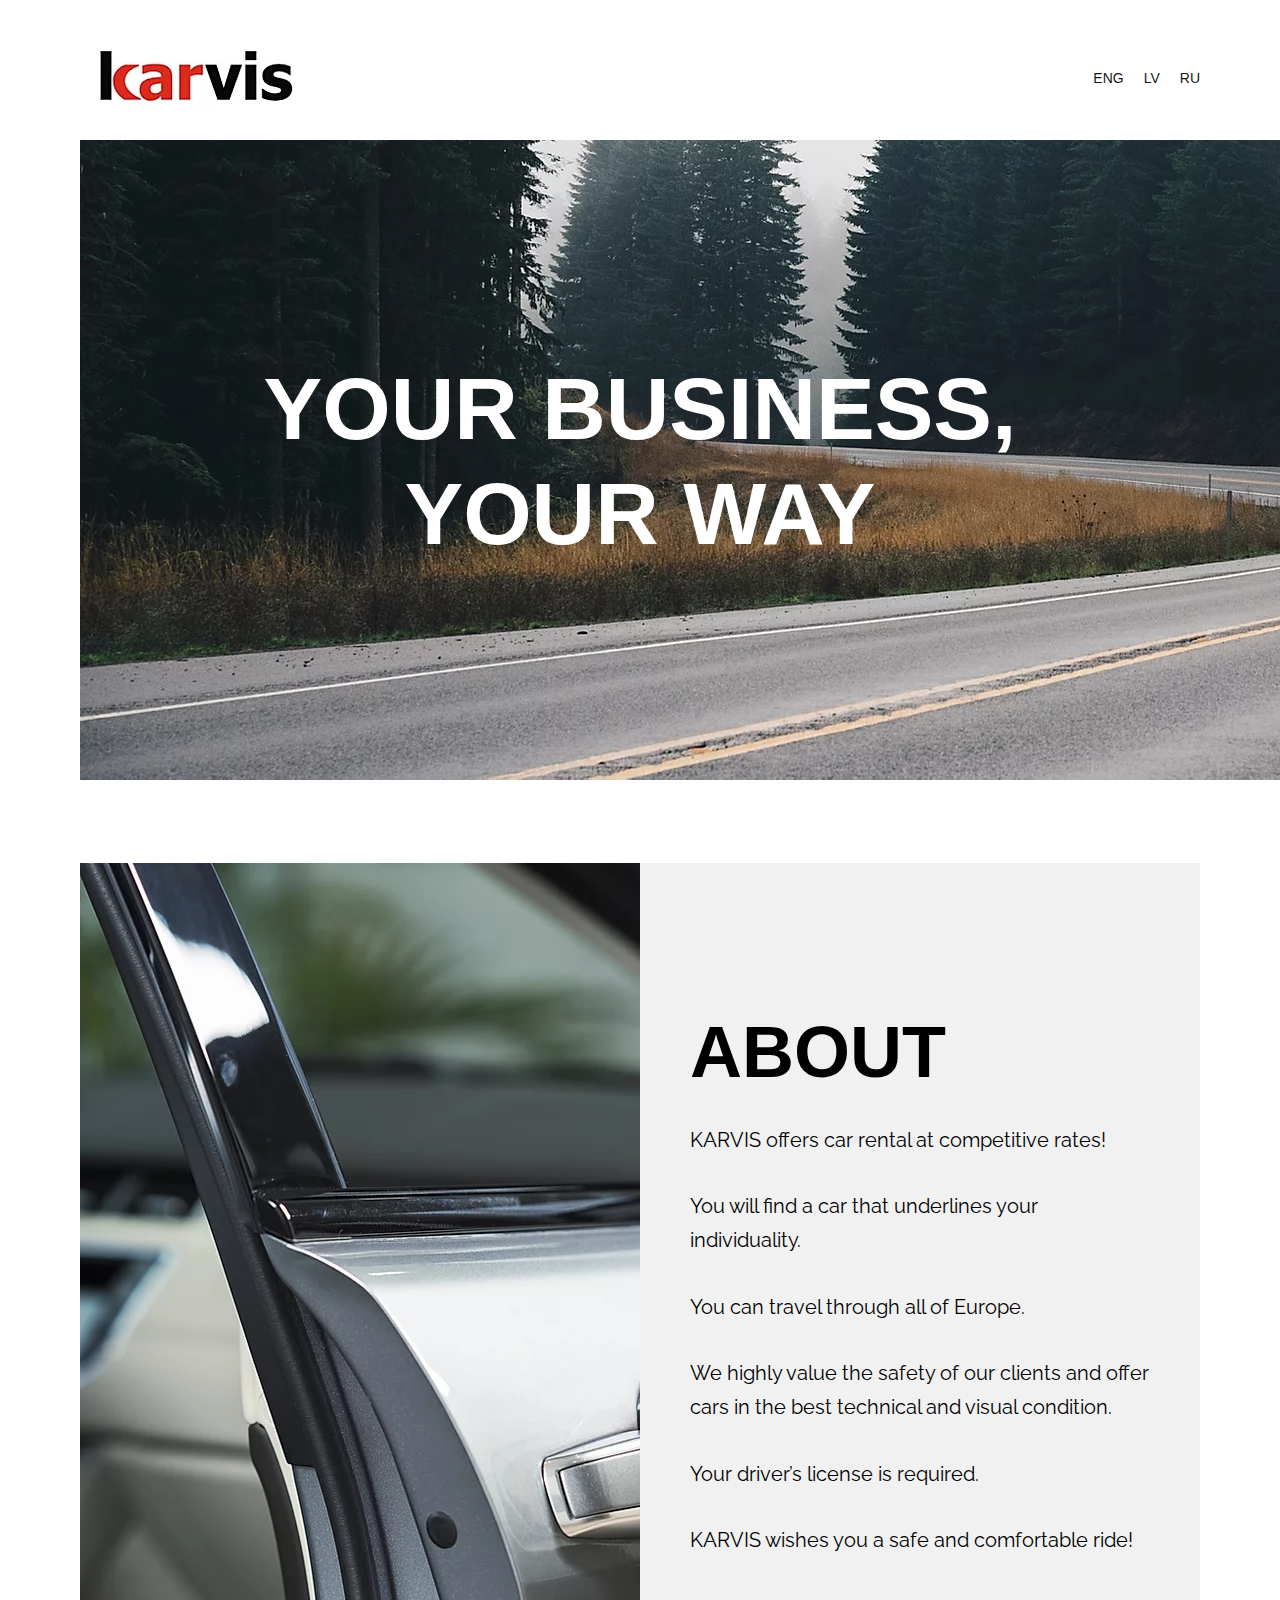
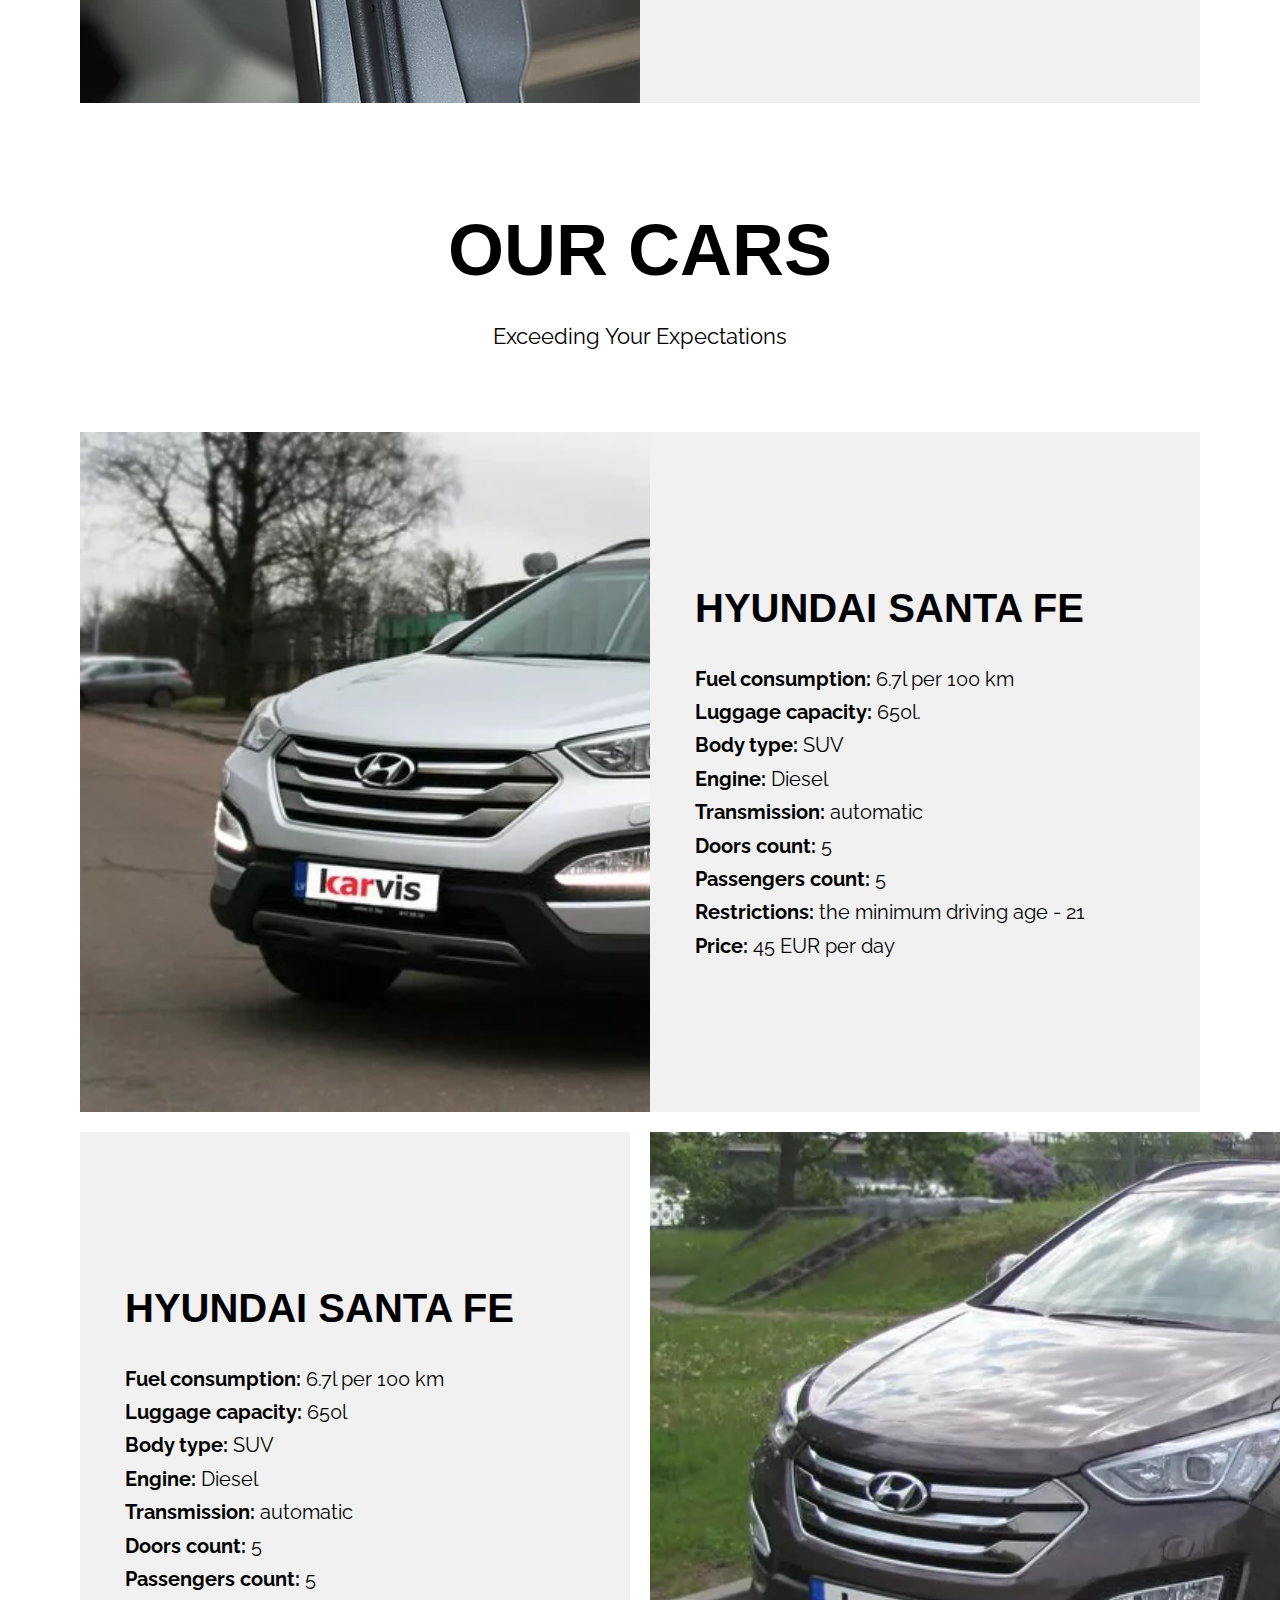
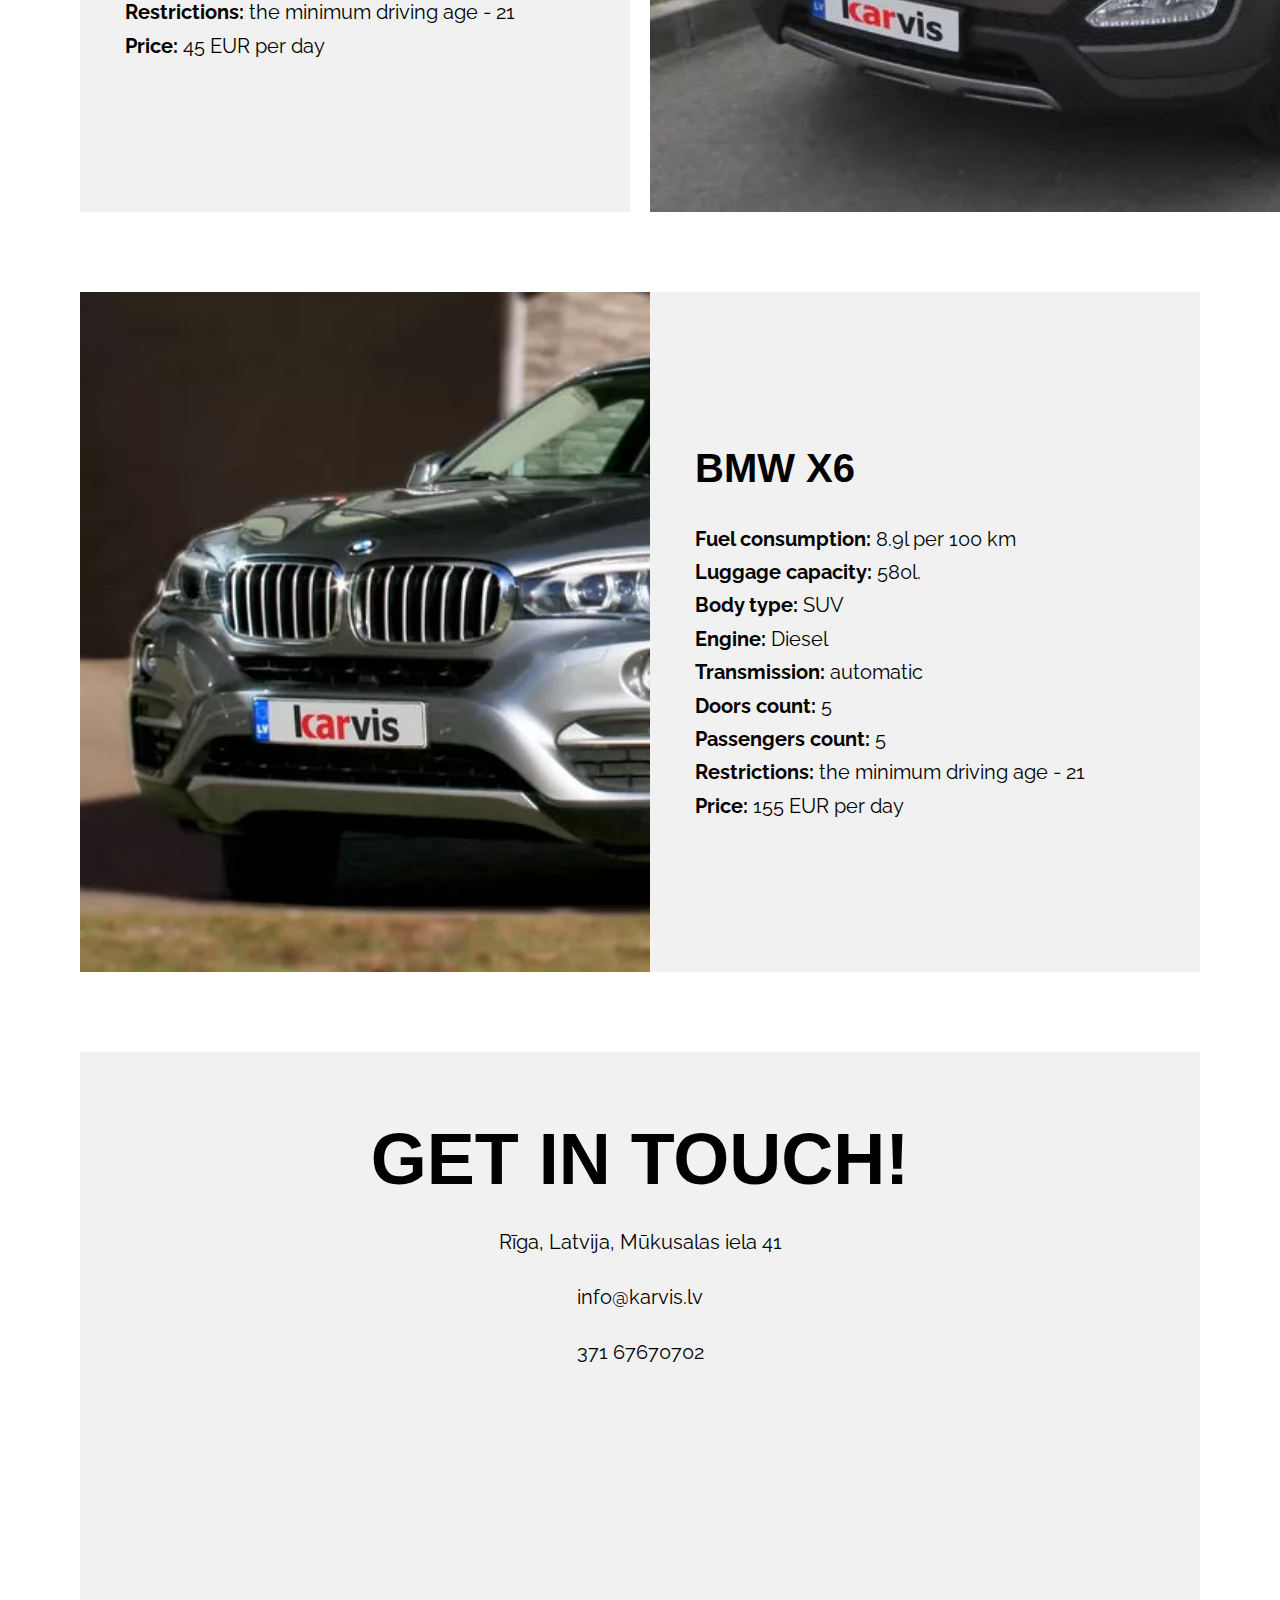
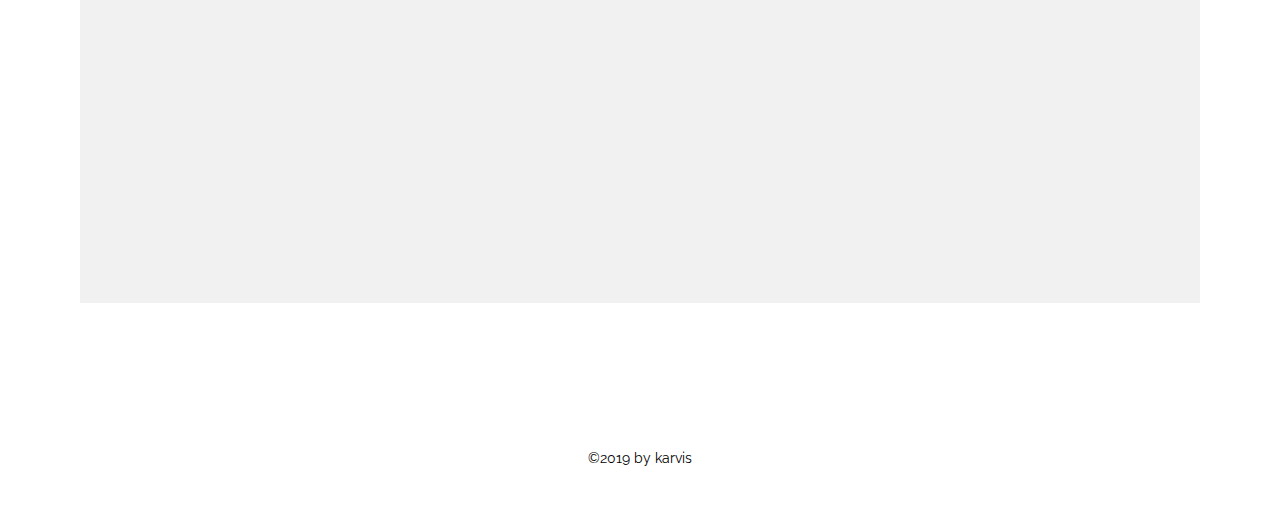
==== index.html @ 14c6c7ff "add site update" ====
<!DOCTYPE html>
<html lang="en">
<head>
  <meta charset="UTF-8">
  <meta name="viewport" content="width=980, user-scalable=yes">
  <title>ENG | BUSINESS NAME</title>
  <link rel="stylesheet" href="css/normalize.css">
  <link rel="stylesheet" href="css/style.css">
</head>
<body>
  <header class="page-header">
    <div class="container">
      <div class="page-header__grid">
        <a class="logo__wrapper">
          <img class="logo" src="img/logo.webp" alt="">
        </a>
        <ul class="interpreter">
          <li class="interpreter__item">
            <a href="index.html">ENG</a>
          </li>
          <li class="interpreter__item">
            <a href="home-copy.html">LV</a>
          </li>
          <li class="interpreter__item">
            <a href="karvis-lv-copy.html">RU</a>
          </li>
        </ul>
      </div>
    </div>
  </header>
  
  <main class="page-main">
    <div class="container">
      
      <div class="promo">
        <img class="promo__picture" src="img/promo.webp" alt="">
        <div class="promo__grid">
          <h1 class="promo__title">YOUR BUSINESS, YOUR WAY</h1>
        </div>
      </div>
      
      <div class="about">
        <div class="about__picture">
          <img src="img/about.webp" alt="">
        </div>
        <div class="about__content">
          <h2>ABOUT</h2>
          <p>KARVIS offers car rental at competitive rates!</p>
          <p>You will find a car that underlines your individuality.</p>
          <p>You can travel through all of Europe.</p>
          <p>We highly value the safety of our clients and offer cars in the best technical and visual condition.</p>
          <p>Your driver’s license is required.</p>
          <p>KARVIS wishes you a safe and comfortable ride!</p>
        </div>
      </div>
      
      <div class="our-cars">
        <h2 class="section-title">OUR CARS</h2>
        <p class="our-cars__subtitle">Exceeding Your Expectations</p>
        <div class="car__wrapper">
          <div class="car">
            <div class="car__picture">
              <img src="img/car-1.webp" alt="">
            </div>
            <div class="car__content">
              <h3>HYUNDAI SANTA FE</h3>
              <p><span>Fuel consumption:</span> 6.7l per 100 km</p>
              <p><span>Luggage capacity:</span> 650l.</p>
              <p><span>Body type:</span> SUV</p>
              <p><span>Engine:</span> Diesel</p>
              <p><span>Transmission:</span> automatic</p>
              <p><span>Doors count:</span> 5</p>
              <p><span>Passengers count:</span> 5</p>
              <p><span>Restrictions:</span> the minimum driving age - 21</p>
              <p><span>Price:</span> 45 EUR per day</p>
            </div>
          </div>
          <div class="car">
            <div class="car__content">
              <h3>HYUNDAI SANTA FE</h3>
              <p><span>Fuel consumption:</span> 6.7l per 100 km</p>
              <p><span>Luggage capacity:</span> 650l</p>
              <p><span>Body type:</span> SUV</p>
              <p><span>Engine:</span> Diesel</p>
              <p><span>Transmission:</span> automatic</p>
              <p><span>Doors count:</span> 5</p>
              <p><span>Passengers count:</span> 5</p>
              <p><span>Restrictions:</span> the minimum driving age - 21</p>
              <p><span>Price:</span> 45 EUR per day</p>
            </div>
            <div class="car__picture">
              <img src="img/car-2.webp" alt="">
            </div>
          </div>
          <div class="car">
            <div class="car__picture">
              <img src="img/car-3.webp" alt="">
            </div>
            <div class="car__content">
              <h3>BMW X6</h3>
              <p><span>Fuel consumption:</span> 8.9l per 100 km</p>
              <p><span>Luggage capacity:</span> 580l.</p>
              <p><span>Body type:</span> SUV</p>
              <p><span>Engine:</span> Diesel</p>
              <p><span>Transmission:</span> automatic</p>
              <p><span>Doors count:</span> 5</p>
              <p><span>Passengers count:</span> 5</p>
              <p><span>Restrictions:</span> the minimum driving age - 21</p>
              <p><span>Price:</span> 155 EUR per day</p>
            </div>
          </div>
        </div>
      </div>
  
      <div class="contact">
        <h2 class="section-title">GET IN TOUCH!</h2>
        <p>Rīga, Latvija, Mūkusalas iela 41</p>
        <p><a href="mailto:info@karvis.lv">info@karvis.lv</a></p>
        <p><a href="tel:37167670702">371 67670702</a></p>
        <div id="map" class="map">
          <iframe src="https://www.google.com/maps/embed?pb=!1m18!1m12!1m3!1d2176.7629843011805!2d24.10053575138069!3d56.93572818079244!2m3!1f0!2f0!3f0!3m2!1i1024!2i768!4f13.1!3m3!1m2!1s0x46eed02c4ad3a5c1%3A0xd01c32ee76d001ad!2zTcWra3VzYWxhcyBpZWxhIDQxLCBaZW1nYWxlcyBwcmlla8WhcGlsc8STdGEsIFLEq2dhLCBMVi0xMDA0LCDQm9Cw0YLQstC40Y8!5e0!3m2!1sru!2sby!4v1588543970010!5m2!1sru!2sby" width="100%" height="475" frameborder="0" style="border:0;" allowfullscreen="" aria-hidden="false" tabindex="0"></iframe>
        </div>
      </div>
      
    </div>
  </main>
  <footer class="page-footer">
    <p>©2019 by karvis</p>
  </footer>
</body>
</html>
---- css/style.css ----
@import url("https://fonts.googleapis.com/css2?family=Raleway:wght@400;700&display=swap");
@font-face{
  font-family:"Avenir-LT-W01_85-Heavy1475544";
  src:url("http://static.parastorage.com/services/third-party/fonts/user-site-fonts/fonts/6af9989e-235b-4c75-8c08-a83bdaef3f66.eot?#iefix");
  src:url("http://static.parastorage.com/services/third-party/fonts/user-site-fonts/fonts/6af9989e-235b-4c75-8c08-a83bdaef3f66.eot?#iefix") format("eot"),
      url("http://static.parastorage.com/services/third-party/fonts/user-site-fonts/fonts/d513e15e-8f35-4129-ad05-481815e52625.woff2") format("woff2"),
      url("http://static.parastorage.com/services/third-party/fonts/user-site-fonts/fonts/61bd362e-7162-46bd-b67e-28f366c4afbe.woff") format("woff"),
      url("http://static.parastorage.com/services/third-party/fonts/user-site-fonts/fonts/ccd17c6b-e7ed-4b73-b0d2-76712a4ef46b.ttf") format("truetype"),
      url("http://static.parastorage.com/services/third-party/fonts/user-site-fonts/fonts/20577853-40a7-4ada-a3fb-dd6e9392f401.svg#20577853-40a7-4ada-a3fb-dd6e9392f401") format("svg");
}

body {
  font-size: 10px;
  font-family: Arial, Helvetica, sans-serif;
}

.container {
  min-width: 980px;
  margin: 0 auto;
}

.page-header {
  position: fixed;
  left: 0;
  top: 0;
  z-index: 20;
  width: 100%;
  min-width: 860px;
  padding-top: 30px;
  padding-bottom: 30px;
  background-color: #ffffff;
}
.page-header > .container {
  width: calc(100% - 120px);
}
.page-header__grid {
  display: flex;
  justify-content: space-between;
}

.logo {
  display: block;
  margin-top: 15px;
  margin-left: 20px;
}

.interpreter {
  display: flex;
  margin-top: 33px;
  margin-bottom: 17px;
  margin-right: 10px;
  padding: 0;
  list-style: none;
  font-size: 14px;
  line-height: 1.79em;
}
.interpreter__item {
  line-height: 30px;
  padding: 0 10px;
  color: #191919;
}
.interpreter__item > a {
  color: inherit;
  text-decoration: none;
  text-transform: uppercase;
}

.page-main {
  margin-top: 140px;
}
.page-main > .container {
  width: calc(100% - 160px);
  display: flex;
  flex-direction: column;
}

.promo {
  position: relative;
  margin-bottom: 40px;
}
.promo__grid {
  position: absolute;
  left: 0;
  top: 0;
  right: 0;
  bottom: 0;
  display: flex;
  justify-content: center;
  align-items: center;
}
.promo__title {
  color: #ffffff;
  max-width: 820px;
  font-size: 88px;
  text-transform: uppercase;
  text-align: center;
  line-height: 1.2em;
  margin: 0;
  font-family: "Avenir-LT-W01_85-Heavy1475544", sans-serif;
}

.about {
  display: flex;
  margin-top: 40px;
  margin-bottom: 40px;
}
.about__picture {
  width: 50%;
  min-width: 490px;
  min-height: 840px;
}
.about__picture img {
  display: block;
}
.about__content {
  display: flex;
  flex-direction: column;
  align-items: center;
  width: 50%;
  min-width: 490px;
  min-height: 840px;
  background-color: #f1f1f1;
}
.about__content > h2 {
  width: 460px;
  font-family: "Avenir-LT-W01_85-Heavy1475544", sans-serif;
  margin-top: 144px;
  margin-bottom: 27px;
  font-size: 72px;
  line-height: 1.25em;
  text-transform: uppercase;
  color: #000000;
}
.about__content > p {
  margin-top: 0;
  margin-bottom: 1.67em;
  font-family: "Raleway", sans-serif;
  width: 460px;
  line-height: 1.67em;
  font-size: 20px;
}

.section-title {
  text-align: center;
  margin-bottom: 26px;
  margin-top: 62px;
  text-transform: uppercase;
  font-family: "Avenir-LT-W01_85-Heavy1475544", sans-serif;
  font-size: 72px;
  line-height: 1.25em;
}

.our-cars__subtitle {
  font-family: "Raleway", sans-serif;
  margin-top: 0;
  margin-bottom: 10px;
  text-align: center;
  font-size: 22px;
  line-height: 1.41;
}

.car {
  display: flex;
  margin-bottom: 20px;
}
.car:nth-child(2) {
  margin-bottom: 40px;
}
.car:last-child {
  margin-bottom: 40px;
  margin-top: 40px;
}
.car > div:last-child {
  margin-left: 20px;
}
.car__wrapper {
  margin-top: 80px;
  display: flex;
  flex-direction: column;
}
.car__content {
  display: flex;
  flex-direction: column;
  align-items: center;
  width: calc(50% - 10px);
  min-width: 480px;
  background-color: #f1f1f1;
}
.car__content > h3 {
  font-family: "Avenir-LT-W01_85-Heavy1475544", sans-serif;
  width: 460px;
  font-size: 40px;
  line-height: 1.35em;
  color: #000000;
  margin: 149px 0 28px 0;
}
.car__content > p {
  width: 460px;
  margin: 0;
  font-size: 20px;
  line-height: 1.67em;
  color: #000000;
  font-family: "Raleway", sans-serif;
}
.car__content span {
  font-weight: 700;
}
.car__picture {
  width: calc(50% - 10px);
  min-width: 480px;
}
.car__picture > img {
  width: 862px;
  height: 680px;
  object-position: 32% 0;
  object-fit: cover;
  display: block;
}

.contact {
  background-color: #f1f1f1;
  margin-top: 40px;
  margin-bottom: 60px;
}
.contact > .section-title {
  margin-bottom: 22px;
}
.contact > p {
  text-align: center;
  margin-top: 0;
  margin-bottom: 22px;
  font-size: 20px;
  line-height: 1.67em;
  color: #000000;
  font-family: "Raleway", sans-serif;
}
.contact > p:last-of-type {
  margin-bottom: 58px;
}
.contact a {
  color: inherit;
  text-decoration: none;
}

.map {
  height: 475px;
  min-width: 820px;
}

.page-footer {
  text-align: center;
  background-color: #ffffff;
  border-top: 1px solid rgba(255, 255, 255, 0.15);
}
.page-footer > p {
  margin-top: 82px;
  margin-bottom: 34px;
  font-size: 14px;
  line-height: 1.79em;
  font-family: "Raleway", sans-serif;
}
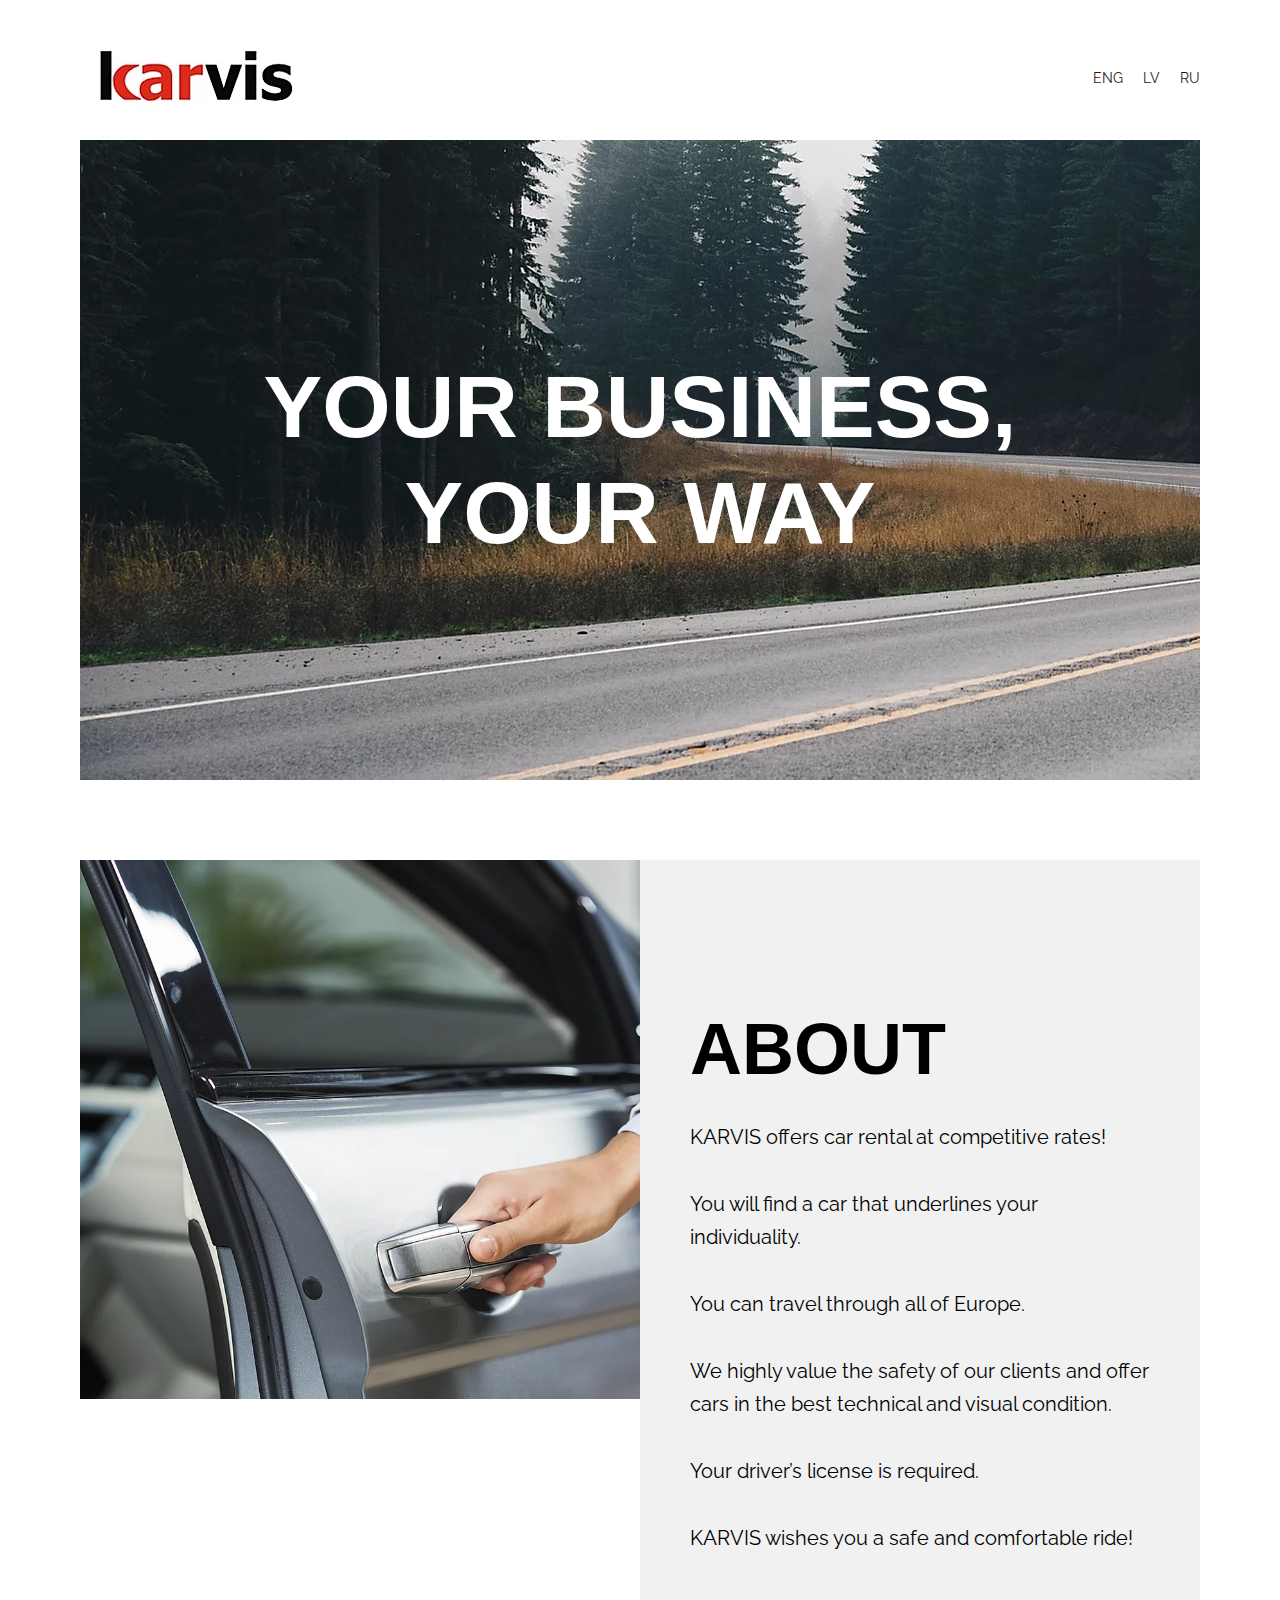
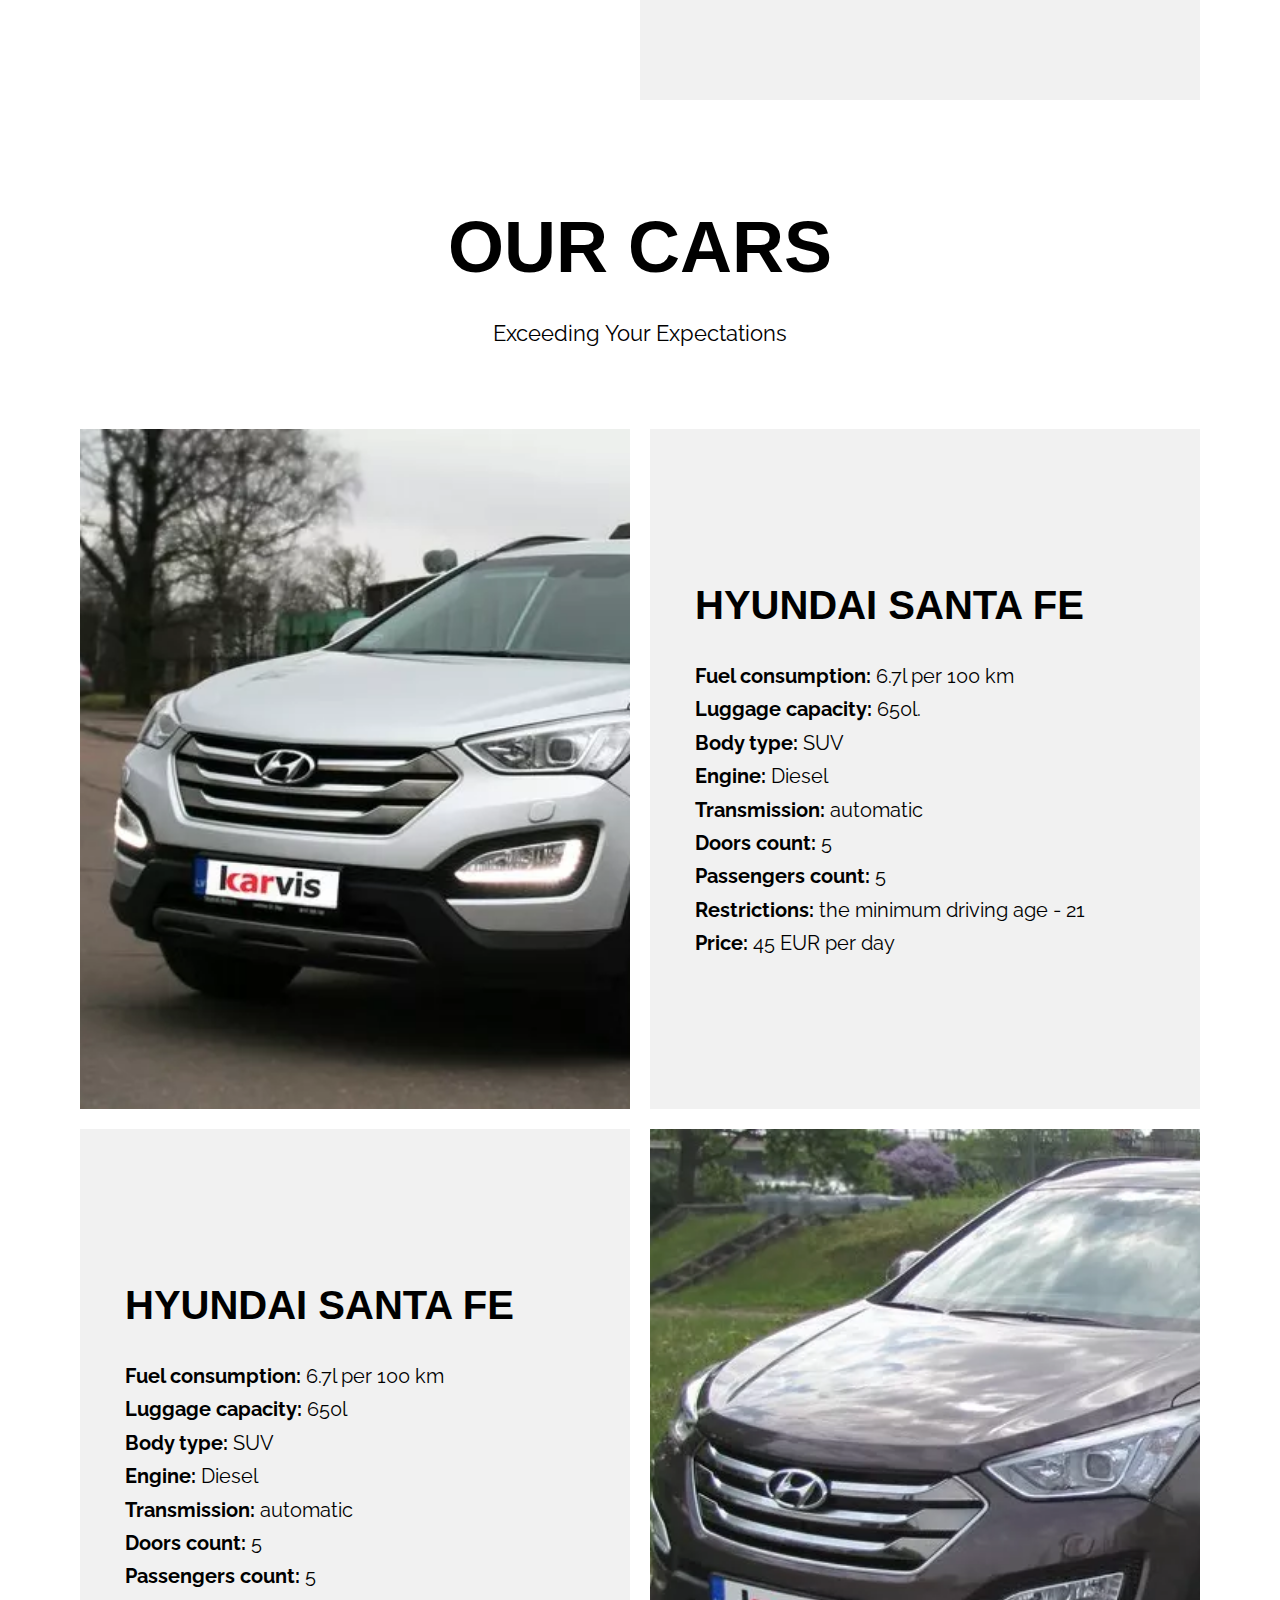
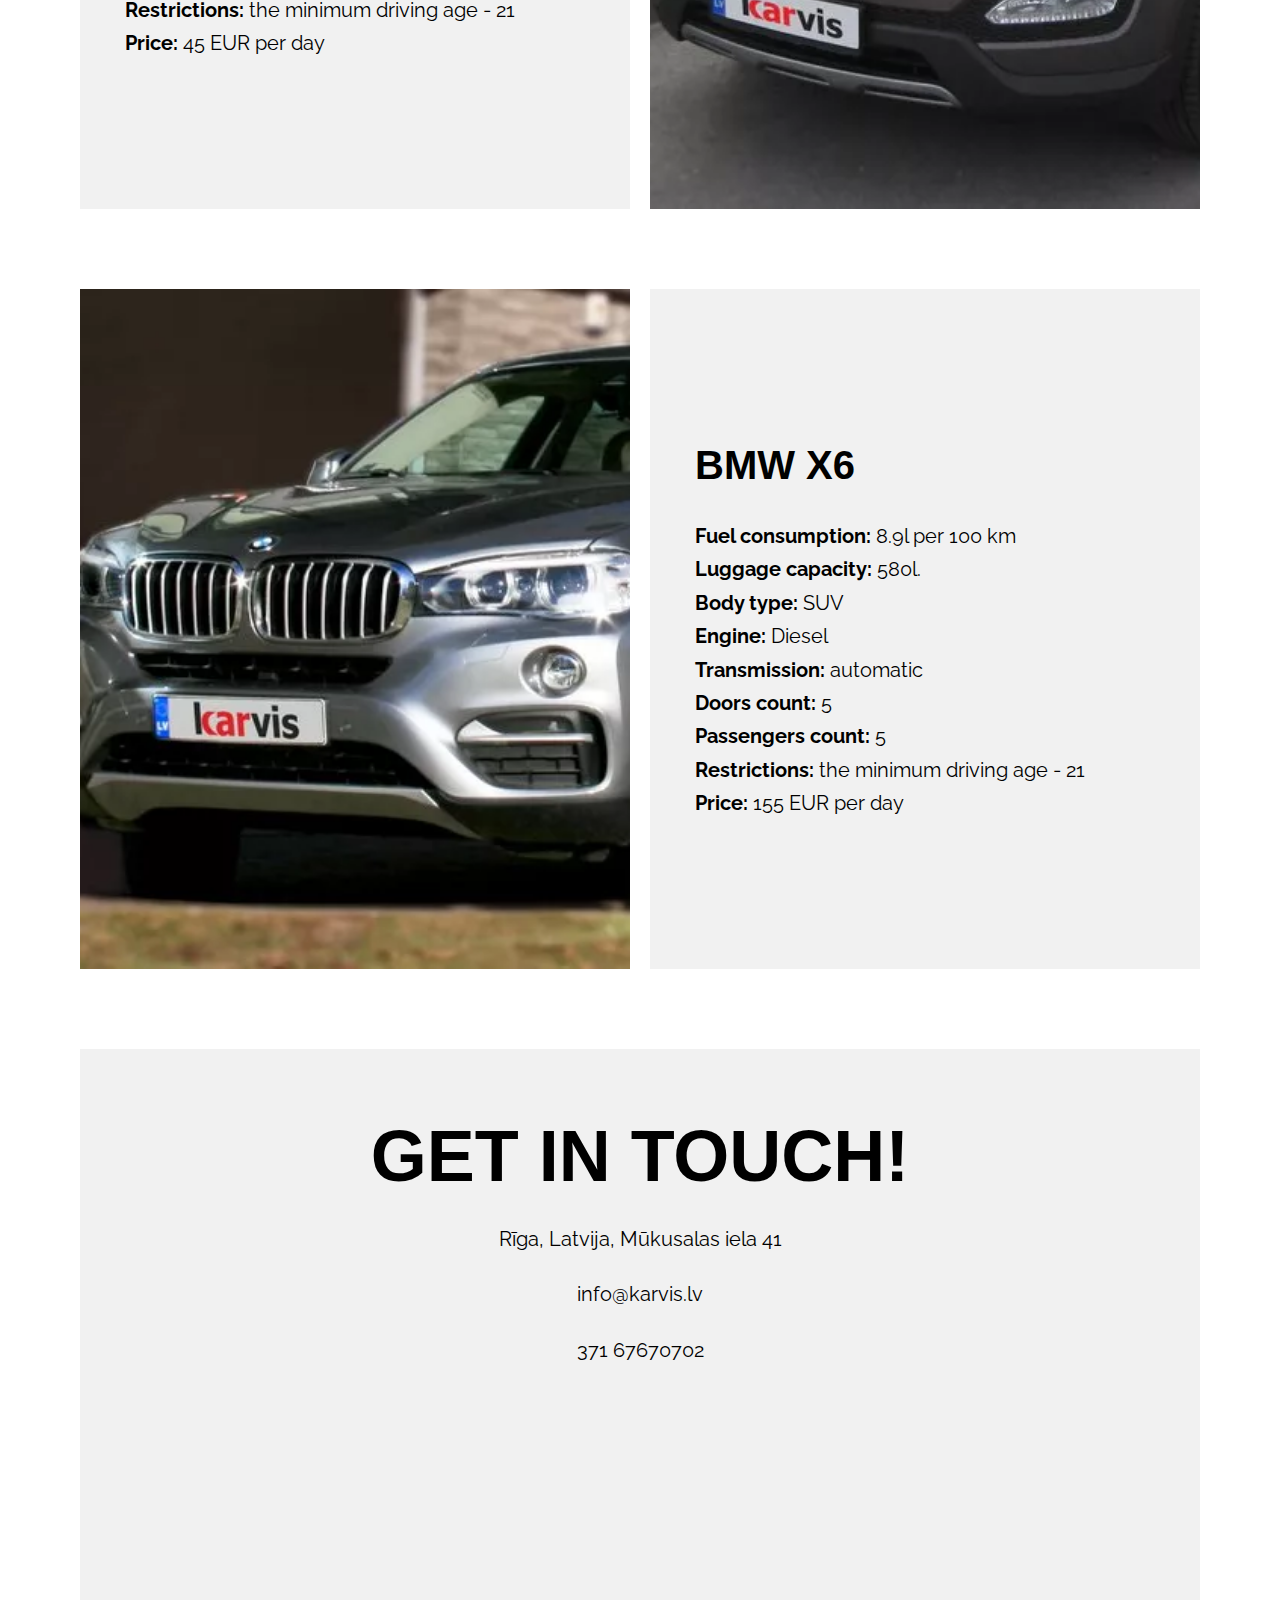
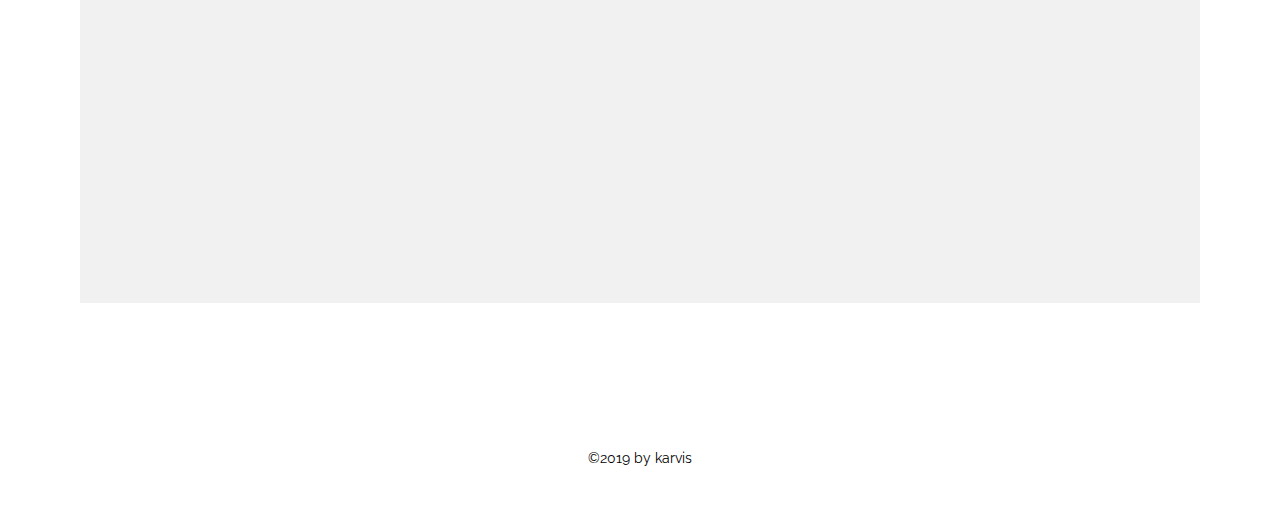
==== commit 42da3771: "update web site" ====
--- a/index.html
+++ b/index.html
@@ -2,7 +2,7 @@
 <html lang="en">
 <head>
   <meta charset="UTF-8">
-  <meta name="viewport" content="width=980, user-scalable=yes">
+  <meta name="viewport" content="width=device-width,initial-scale=1">
   <title>ENG | BUSINESS NAME</title>
   <link rel="stylesheet" href="css/normalize.css">
   <link rel="stylesheet" href="css/style.css">
@@ -14,17 +14,26 @@
         <a class="logo__wrapper">
           <img class="logo" src="img/logo.webp" alt="">
         </a>
-        <ul class="interpreter">
-          <li class="interpreter__item">
-            <a href="index.html">ENG</a>
-          </li>
-          <li class="interpreter__item">
-            <a href="home-copy.html">LV</a>
-          </li>
-          <li class="interpreter__item">
-            <a href="karvis-lv-copy.html">RU</a>
-          </li>
-        </ul>
+        <button id="open-menu" class="menu-trigger" type="button">
+          <div class="menu-trigger__inner">
+            <span class="menu-trigger__line"></span>
+            <span class="menu-trigger__line"></span>
+            <span class="menu-trigger__line"></span>
+          </div>
+        </button>
+        <div id="interpreter-wrapper" class="interpreter__wrapper">
+          <ul class="interpreter">
+            <li class="interpreter__item">
+              <a href="index.html">ENG</a>
+            </li>
+            <li class="interpreter__item">
+              <a href="home-copy.html">LV</a>
+            </li>
+            <li class="interpreter__item">
+              <a href="karvis-lv-copy.html">RU</a>
+            </li>
+          </ul>
+        </div>
       </div>
     </div>
   </header>
@@ -33,7 +42,12 @@
     <div class="container">
       
       <div class="promo">
-        <img class="promo__picture" src="img/promo.webp" alt="">
+        <div class="promo__picture">
+          <picture>
+            <source media="(max-width: 767px)" srcset="img/promo-mob.webp">
+            <img src="img/promo.webp" alt="">
+          </picture>
+        </div>
         <div class="promo__grid">
           <h1 class="promo__title">YOUR BUSINESS, YOUR WAY</h1>
         </div>
@@ -41,7 +55,10 @@
       
       <div class="about">
         <div class="about__picture">
-          <img src="img/about.webp" alt="">
+          <picture>
+            <source media="(max-width: 767px)" srcset="img/about-mob.webp">
+            <img src="img/about.webp" alt="">
+          </picture>
         </div>
         <div class="about__content">
           <h2>ABOUT</h2>
@@ -60,7 +77,10 @@
         <div class="car__wrapper">
           <div class="car">
             <div class="car__picture">
-              <img src="img/car-1.webp" alt="">
+              <picture>
+                <source media="(max-width: 767px)" srcset="img/car-1-mob.webp">
+                <img src="img/car-1.webp" alt="">
+              </picture>
             </div>
             <div class="car__content">
               <h3>HYUNDAI SANTA FE</h3>
@@ -89,12 +109,18 @@
               <p><span>Price:</span> 45 EUR per day</p>
             </div>
             <div class="car__picture">
-              <img src="img/car-2.webp" alt="">
+              <picture>
+                <source media="(max-width: 767px)" srcset="img/car-2-mob.webp">
+                <img src="img/car-2.webp" alt="">
+              </picture>
             </div>
           </div>
           <div class="car">
             <div class="car__picture">
-              <img src="img/car-3.webp" alt="">
+              <picture>
+                <source media="(max-width: 767px)" srcset="img/car-3-mob.webp">
+                <img src="img/car-3.webp" alt="">
+              </picture>
             </div>
             <div class="car__content">
               <h3>BMW X6</h3>
@@ -127,5 +153,7 @@
   <footer class="page-footer">
     <p>©2019 by karvis</p>
   </footer>
+
+  <script src="js/scripts.js"></script>
 </body>
 </html>--- a/css/style.css
+++ b/css/style.css
@@ -3,15 +3,20 @@
   font-family:"Avenir-LT-W01_85-Heavy1475544";
   src:url("http://static.parastorage.com/services/third-party/fonts/user-site-fonts/fonts/6af9989e-235b-4c75-8c08-a83bdaef3f66.eot?#iefix");
   src:url("http://static.parastorage.com/services/third-party/fonts/user-site-fonts/fonts/6af9989e-235b-4c75-8c08-a83bdaef3f66.eot?#iefix") format("eot"),
-      url("http://static.parastorage.com/services/third-party/fonts/user-site-fonts/fonts/d513e15e-8f35-4129-ad05-481815e52625.woff2") format("woff2"),
-      url("http://static.parastorage.com/services/third-party/fonts/user-site-fonts/fonts/61bd362e-7162-46bd-b67e-28f366c4afbe.woff") format("woff"),
-      url("http://static.parastorage.com/services/third-party/fonts/user-site-fonts/fonts/ccd17c6b-e7ed-4b73-b0d2-76712a4ef46b.ttf") format("truetype"),
-      url("http://static.parastorage.com/services/third-party/fonts/user-site-fonts/fonts/20577853-40a7-4ada-a3fb-dd6e9392f401.svg#20577853-40a7-4ada-a3fb-dd6e9392f401") format("svg");
+  url("http://static.parastorage.com/services/third-party/fonts/user-site-fonts/fonts/d513e15e-8f35-4129-ad05-481815e52625.woff2") format("woff2"),
+  url("http://static.parastorage.com/services/third-party/fonts/user-site-fonts/fonts/61bd362e-7162-46bd-b67e-28f366c4afbe.woff") format("woff"),
+  url("http://static.parastorage.com/services/third-party/fonts/user-site-fonts/fonts/ccd17c6b-e7ed-4b73-b0d2-76712a4ef46b.ttf") format("truetype"),
+  url("http://static.parastorage.com/services/third-party/fonts/user-site-fonts/fonts/20577853-40a7-4ada-a3fb-dd6e9392f401.svg#20577853-40a7-4ada-a3fb-dd6e9392f401") format("svg");
 }
 
 body {
   font-size: 10px;
   font-family: Arial, Helvetica, sans-serif;
+}
+
+img {
+  max-width: 100%;
+  height: auto;
 }
 
 .container {
@@ -34,7 +39,11 @@
   width: calc(100% - 120px);
 }
 .page-header__grid {
-  display: flex;
+  display: -webkit-box;
+  display: -ms-flexbox;
+  display: flex;
+  -webkit-box-pack: justify;
+  -ms-flex-pack: justify;
   justify-content: space-between;
 }
 
@@ -44,7 +53,13 @@
   margin-left: 20px;
 }
 
+.menu-trigger {
+  display: none;
+}
+
 .interpreter {
+  display: -webkit-box;
+  display: -ms-flexbox;
   display: flex;
   margin-top: 33px;
   margin-bottom: 17px;
@@ -63,6 +78,7 @@
   color: inherit;
   text-decoration: none;
   text-transform: uppercase;
+  font-family: "Raleway", sans-serif;
 }
 
 .page-main {
@@ -70,7 +86,12 @@
 }
 .page-main > .container {
   width: calc(100% - 160px);
-  display: flex;
+  display: -webkit-box;
+  display: -ms-flexbox;
+  display: flex;
+  -webkit-box-orient: vertical;
+  -webkit-box-direction: normal;
+  -ms-flex-direction: column;
   flex-direction: column;
 }
 
@@ -84,9 +105,25 @@
   top: 0;
   right: 0;
   bottom: 0;
-  display: flex;
+  display: -webkit-box;
+  display: -ms-flexbox;
+  display: flex;
+  -webkit-box-pack: center;
+  -ms-flex-pack: center;
   justify-content: center;
+  -webkit-box-align: center;
+  -ms-flex-align: center;
   align-items: center;
+}
+.promo__picture {
+  min-height: 640px;
+}
+.promo__picture img {
+  display: block;
+  width: 100%;
+  height: 640px;
+  object-position: 0 100%;
+  object-fit: cover;
 }
 .promo__title {
   color: #ffffff;
@@ -100,6 +137,8 @@
 }
 
 .about {
+  display: -webkit-box;
+  display: -ms-flexbox;
   display: flex;
   margin-top: 40px;
   margin-bottom: 40px;
@@ -109,12 +148,23 @@
   min-width: 490px;
   min-height: 840px;
 }
-.about__picture img {
+.about__picture > img {
   display: block;
+  width: 872px;
+  height: 840px;
+  object-position: 50% 50%;
+  object-fit: cover;
 }
 .about__content {
-  display: flex;
+  display: -webkit-box;
+  display: -ms-flexbox;
+  display: flex;
+  -webkit-box-orient: vertical;
+  -webkit-box-direction: normal;
+  -ms-flex-direction: column;
   flex-direction: column;
+  -webkit-box-align: center;
+  -ms-flex-align: center;
   align-items: center;
   width: 50%;
   min-width: 490px;
@@ -160,6 +210,8 @@
 }
 
 .car {
+  display: -webkit-box;
+  display: -ms-flexbox;
   display: flex;
   margin-bottom: 20px;
 }
@@ -175,12 +227,24 @@
 }
 .car__wrapper {
   margin-top: 80px;
-  display: flex;
+  display: -webkit-box;
+  display: -ms-flexbox;
+  display: flex;
+  -webkit-box-orient: vertical;
+  -webkit-box-direction: normal;
+  -ms-flex-direction: column;
   flex-direction: column;
 }
 .car__content {
-  display: flex;
+  display: -webkit-box;
+  display: -ms-flexbox;
+  display: flex;
+  -webkit-box-orient: vertical;
+  -webkit-box-direction: normal;
+  -ms-flex-direction: column;
   flex-direction: column;
+  -webkit-box-align: center;
+  -ms-flex-align: center;
   align-items: center;
   width: calc(50% - 10px);
   min-width: 480px;
@@ -209,10 +273,12 @@
   width: calc(50% - 10px);
   min-width: 480px;
 }
-.car__picture > img {
+.car__picture img {
   width: 862px;
   height: 680px;
+  -o-object-position: 32% 0;
   object-position: 32% 0;
+  -o-object-fit: cover;
   object-fit: cover;
   display: block;
 }
@@ -243,8 +309,10 @@
 }
 
 .map {
+  min-width: 820px;
+}
+.map > iframe {
   height: 475px;
-  min-width: 820px;
 }
 
 .page-footer {
@@ -258,4 +326,288 @@
   font-size: 14px;
   line-height: 1.79em;
   font-family: "Raleway", sans-serif;
+}
+
+@media (min-width: 320px) and (max-width: 767px) {
+  body.overflow {
+    overflow: hidden;
+  }
+  
+  .container {
+    min-width: 0;
+  }
+  
+  .page-header {
+    position: initial;
+    justify-content: center;
+    min-width: 0;
+    padding-top: 0;
+    padding-bottom: 0;
+  }
+  .page-header > .container {
+    width: 100%;
+  }
+  .page-header__grid {
+    position: relative;
+    justify-content: center;
+  }
+  
+  .logo {
+    margin-top: 0;
+    margin-left: 0;
+    width: 71px;
+    height: 20px;
+  }
+  .logo__wrapper {
+    display: inline-block;
+    margin-top: 29px;
+    margin-bottom: 31px;
+  }
+  
+  .menu-trigger {
+    position: absolute;
+    right: 15px;
+    display: flex;
+    justify-content: center;
+    align-items: center;
+    width: 40px;
+    height: 40px;
+    border: 0;
+    padding: 0;
+    background-color: transparent;
+    margin-top: 24px;
+    margin-bottom: 16px;
+  }
+  .menu-trigger__inner {
+    width: 22px;
+    height: 20px;
+    position: relative;
+  }
+  .menu-trigger__line {
+    height: 2px;
+    width: 100%;
+    border-radius: 2px;
+    position: absolute;
+    left: 0;
+    background-color: rgba(0, 0, 0, 1);
+  }
+  .menu-trigger__line:nth-child(2) {
+    top: 0;
+    bottom: 0;
+    margin: auto;
+  }
+  .menu-trigger__line:nth-child(3) {
+    bottom: 0;
+  }
+  .menu-trigger.active {
+    z-index: 40;
+  }
+  .menu-trigger.active .menu-trigger__line:nth-child(1) {
+    transform: translateY(10px) translateY(-50%) rotate(-45deg);
+  }
+  .menu-trigger.active .menu-trigger__line:nth-child(2) {
+    opacity: 0;
+  }
+  .menu-trigger.active .menu-trigger__line:nth-child(3) {
+    transform: translateY(-10px) translateY(50%) rotate(45deg);
+  }
+  
+  .interpreter {
+    margin-right: 0;
+    flex-direction: column;
+    align-items: center;
+    margin-top: 75px;
+  }
+  .interpreter__wrapper {
+    display: none;
+    position: fixed;
+    top: 0;
+    left: 0;
+    z-index: 20;
+    width: 100%;
+    height: 100vh;
+    background-color: #ffffff;
+  }
+  .interpreter__wrapper.open {
+    display: block;
+  }
+  .interpreter__item {
+    min-height: 50px;
+  }
+  .interpreter__item > a {
+    font-size: 20px;
+    line-height: 50px;
+    color: #AABCBF;
+  }
+  
+  .page-main {
+    margin-top: 0;
+  }
+  .page-main > .container {
+    width: 100%;
+  }
+  
+  .promo {
+    margin-bottom: 0;
+    background-color: rgba(0, 0, 0, 1);
+  }
+  .promo__grid {
+    position: initial;
+    justify-content: flex-start;
+    height: 165px;
+    padding-left: 10px;
+  }
+  .promo__picture {
+    min-height: 0;
+  }
+  .promo__picture img {
+    opacity: 0.98;
+    width: 100%;
+    height: 241px;
+    object-position: 100% 0;
+  }
+  .promo__title {
+    text-align: left;
+    line-height: 1.2em;
+    font-size: 32px;
+  }
+  
+  .about {
+    margin-top: 0;
+    margin-bottom: 0;
+    flex-direction: column;
+  }
+  .about__picture,
+  .about__content {
+    width: 100%;
+    min-width: 0;
+    min-height: auto;
+  }
+  .about__picture > img {
+    width: 100%;
+    height: 240px;
+  }
+  .about__content {
+    padding-left: 10px;
+    padding-right: 10px;
+    box-sizing: border-box;
+    align-items: flex-start;
+  }
+  .about__content > h2 {
+    margin-top: 45px;
+    margin-bottom: 12px;
+    min-height: 35px;
+    font-size: 28px;
+    width: auto;
+  }
+  .about__content > p {
+    font-size: 18px;
+    width: calc(100% - 20px);
+  }
+  .about__content > p:last-child {
+    margin-bottom: 22px;
+  }
+  
+  .section-title {
+    min-height: 35px;
+    margin-top: 22px;
+    margin-bottom: 12px;
+    font-size: 28px;
+  }
+  
+  .our-cars__subtitle {
+    min-height: 28px;
+    margin-top: 0;
+    margin-bottom: 45px;
+    font-size: 20px;
+  }
+  
+  .car {
+    position: relative;
+    margin-bottom: 0;
+  }
+  .car:nth-child(2) {
+    margin-bottom: 0;
+  }
+  .car:last-child {
+    margin-bottom: 0;
+    margin-top: 0;
+  }
+  .car__wrapper {
+    margin-top: 0;
+  }
+  .car__picture,
+  .car__content {
+    width: 100%;
+    min-width: 0;
+  }
+  .car > div:last-child {
+    margin-left: 0;
+  }
+  .car__picture img {
+    width: 100%;
+    height: 492px;
+  }
+  .car:last-child .car__picture img {
+    height: 462px;
+  }
+  .car__content {
+    background-color: transparent;
+    position: absolute;
+    left: 0;
+    top: 0;
+    width: 100%;
+    bottom: 0;
+    text-align: center;
+  }
+  .car__content > h3 {
+    width: 240px;
+    min-height: 32px;
+    margin-top: 42px;
+    margin-bottom: 12px;
+    color: #ffffff;
+    font-size: 24px;
+  }
+  .car__content > p {
+    width: 240px;
+    font-size: 18px;
+    color: #FFFFFF;
+  }
+  .car__content > p:last-child {
+    margin-bottom: 44px;
+  }
+  
+  .contact {
+    margin-top: 0;
+    margin-bottom: 26px;
+  }
+  .contact > .section-title {
+    min-height: 35px;
+    margin-top: 45px;
+    margin-bottom: 22px;
+    font-size: 28px;
+  }
+  .contact > p {
+    min-height: 29px;
+    margin-bottom: 21px;
+    font-size: 18px;
+  }
+  .contact > p:last-of-type {
+    margin-bottom: 21px;
+  }
+  
+  .map {
+    min-width: 0;
+    margin: 0 10px 26px;
+  }
+  .map > iframe {
+    height: 220px;
+  }
+  
+  .page-footer > p {
+    margin-top: 37px;
+    margin-bottom: 1px;
+    min-height: 22px;
+    font-size: 12px;
+  }
 }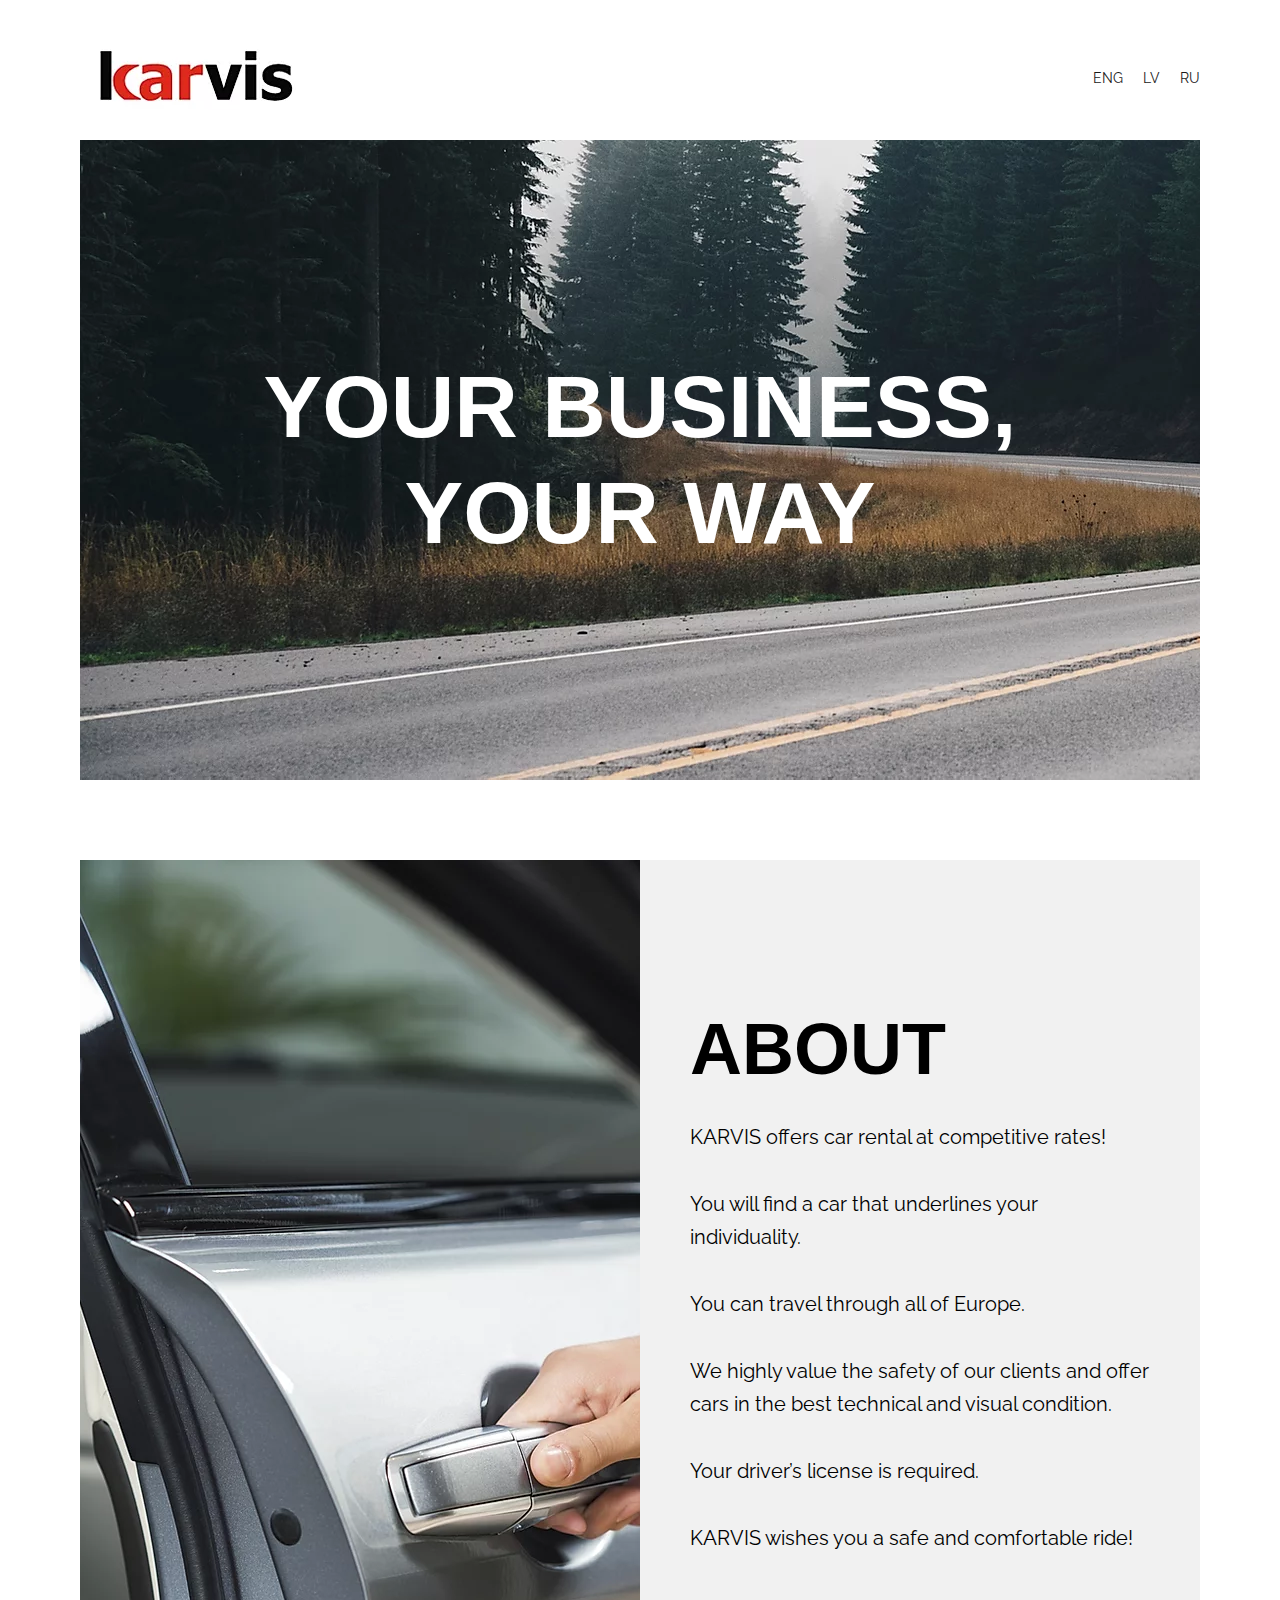
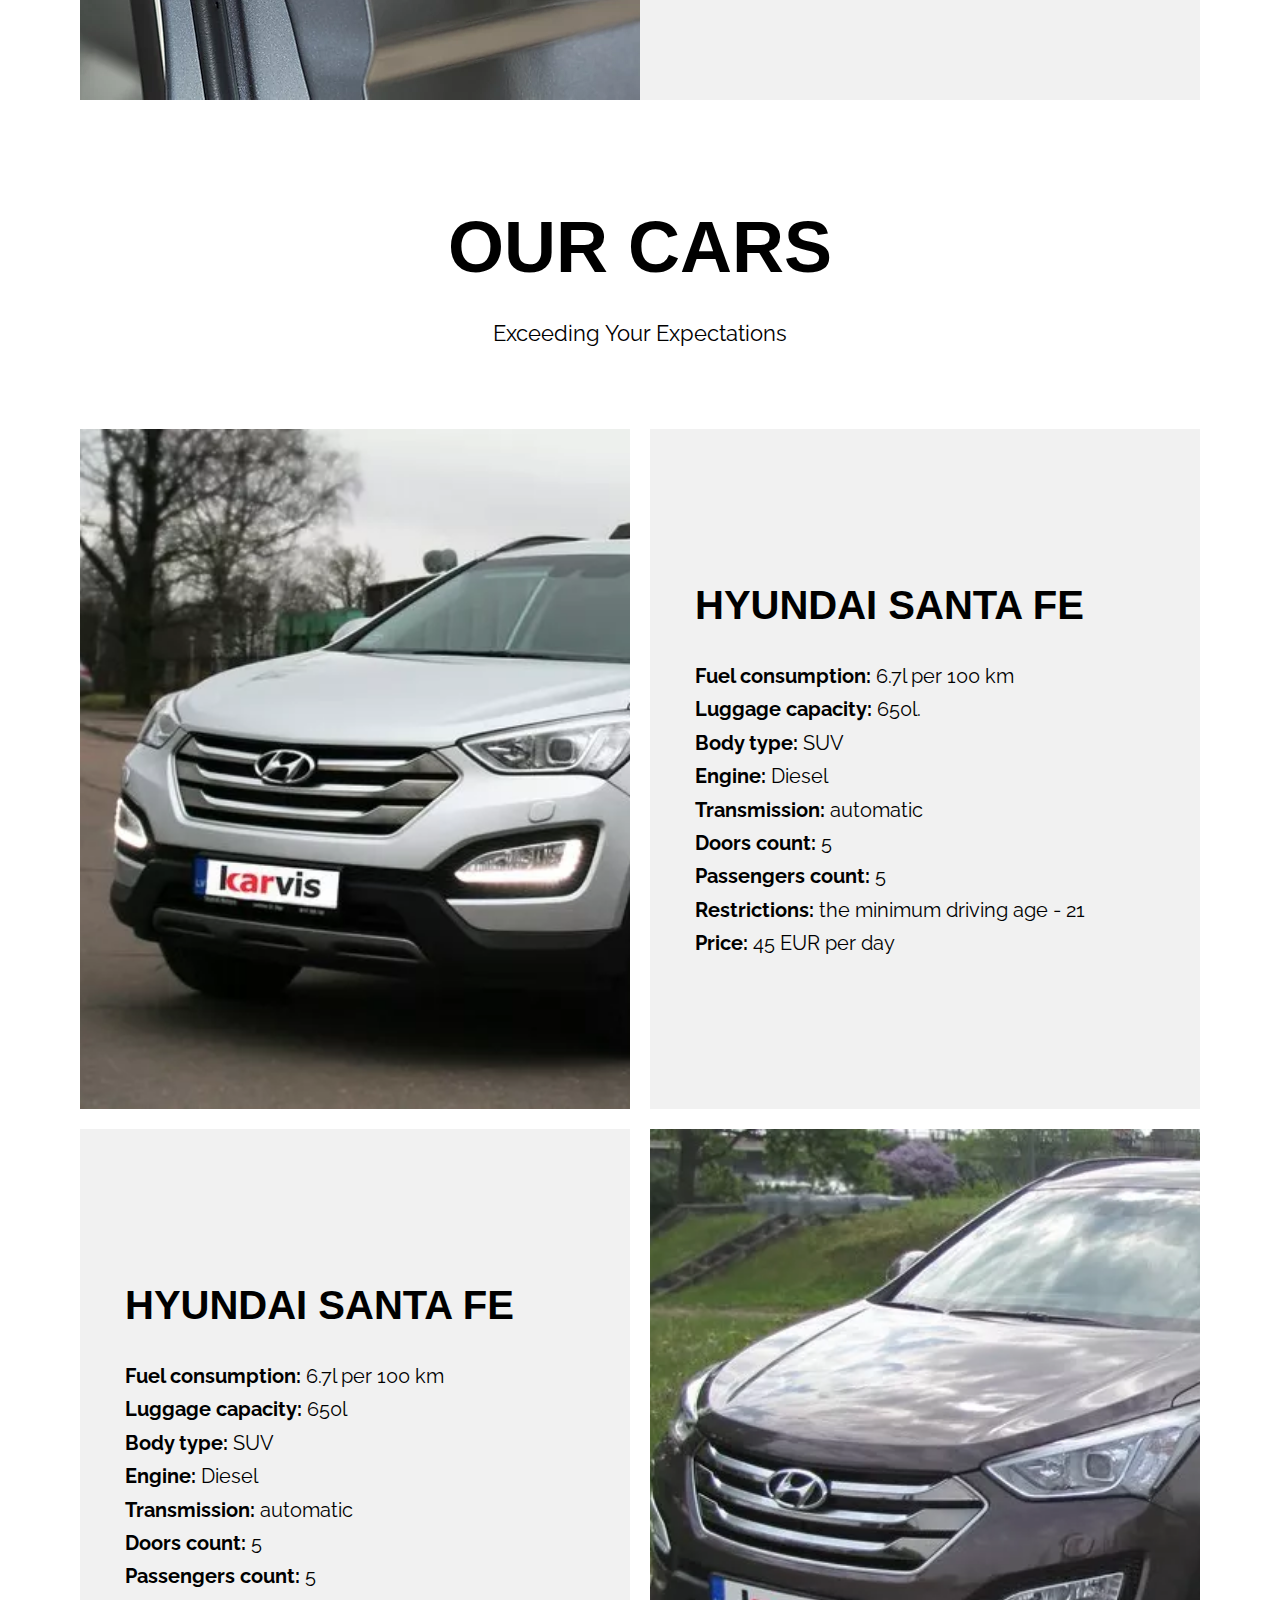
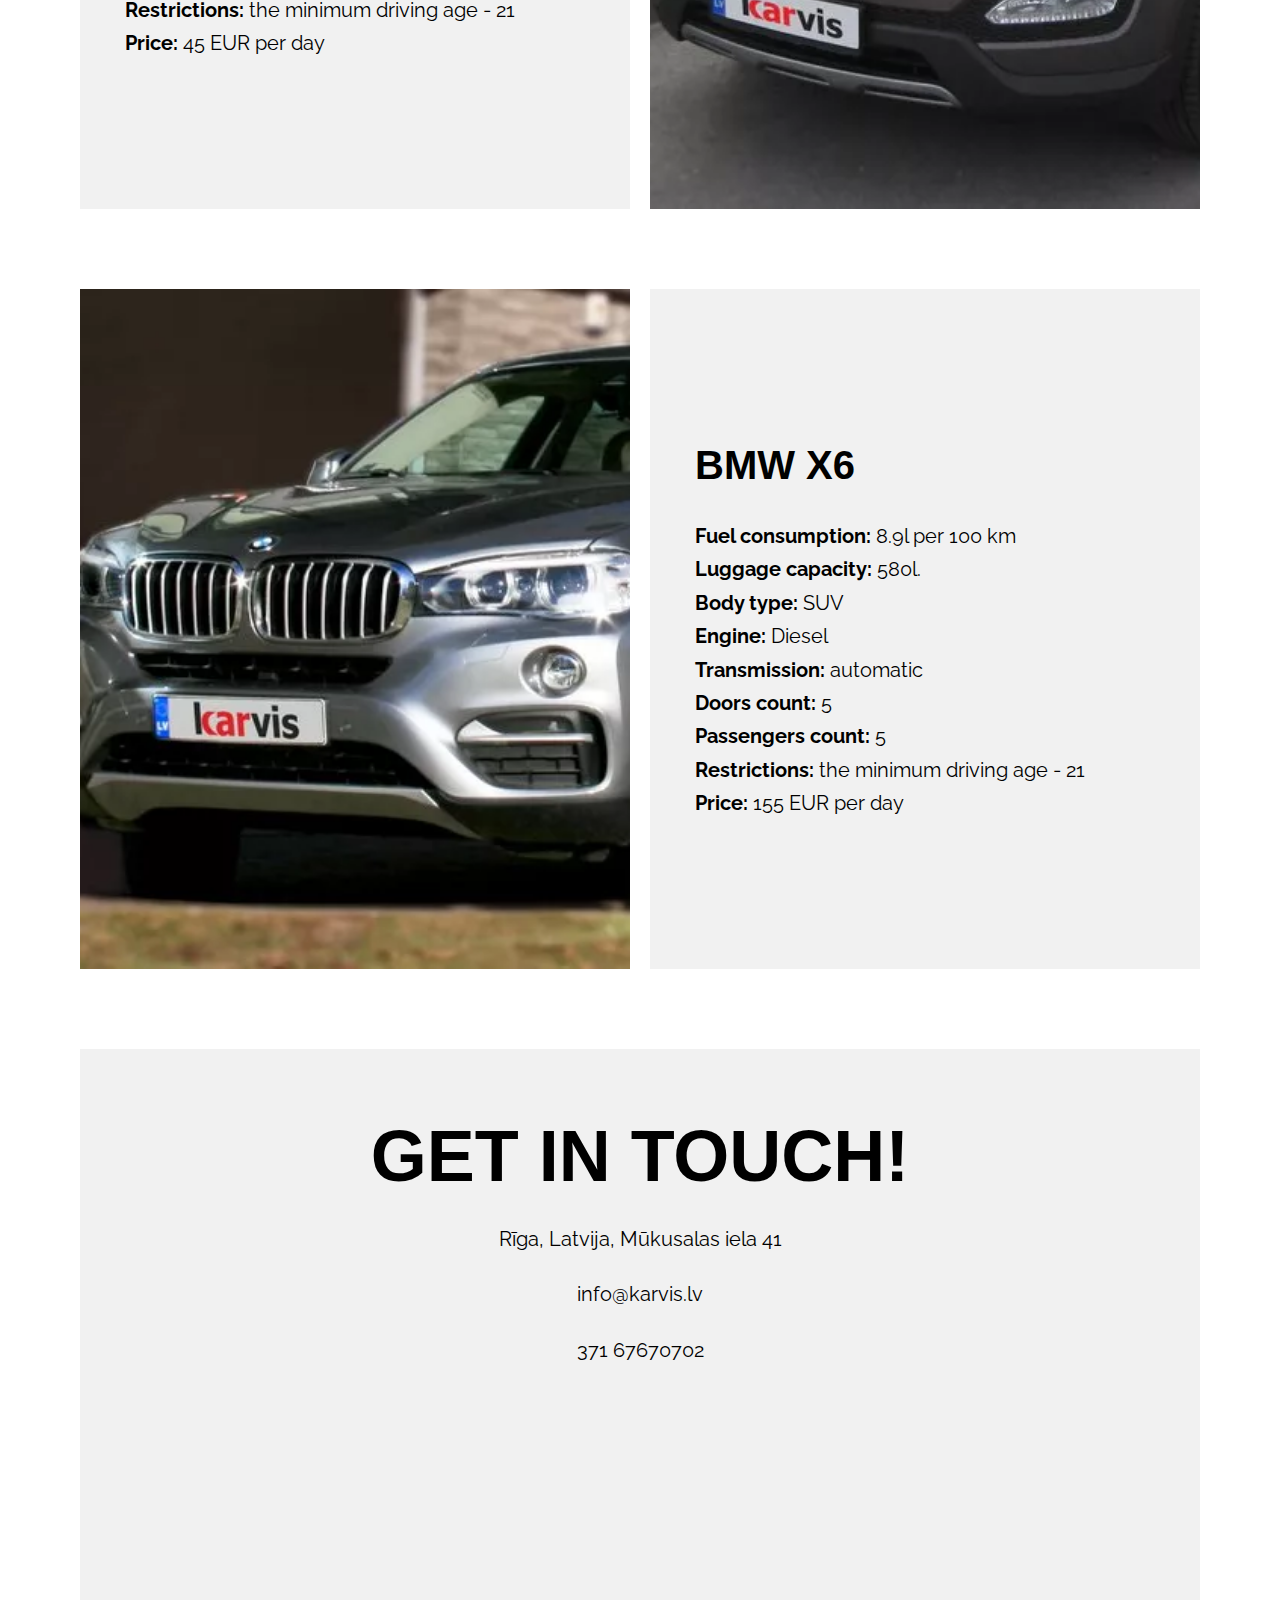
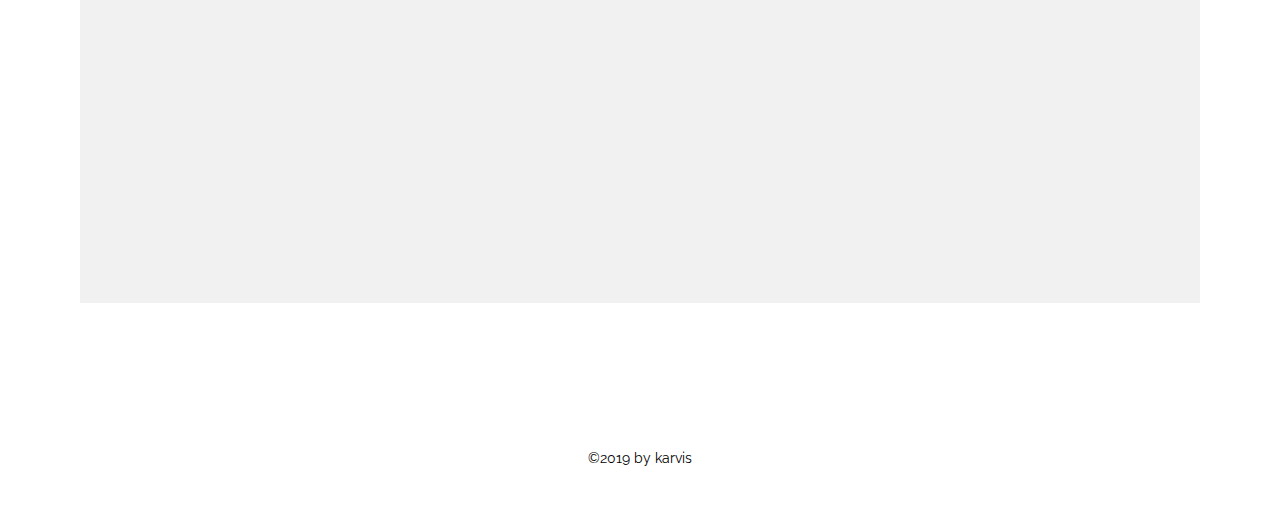
==== commit 83a0d741: "update web site" ====
--- a/index.html
+++ b/index.html
@@ -49,7 +49,7 @@
           </picture>
         </div>
         <div class="promo__grid">
-          <h1 class="promo__title">YOUR BUSINESS, YOUR WAY</h1>
+          <h1 class="promo__title">YOUR BUSINESS, <br>YOUR WAY</h1>
         </div>
       </div>
       
@@ -151,7 +151,7 @@
     </div>
   </main>
   <footer class="page-footer">
-    <p>©2019 by karvis</p>
+    <p class="container">©2019 by karvis</p>
   </footer>
 
   <script src="js/scripts.js"></script>
--- a/css/style.css
+++ b/css/style.css
@@ -148,7 +148,7 @@
   min-width: 490px;
   min-height: 840px;
 }
-.about__picture > img {
+.about__picture img {
   display: block;
   width: 872px;
   height: 840px;
